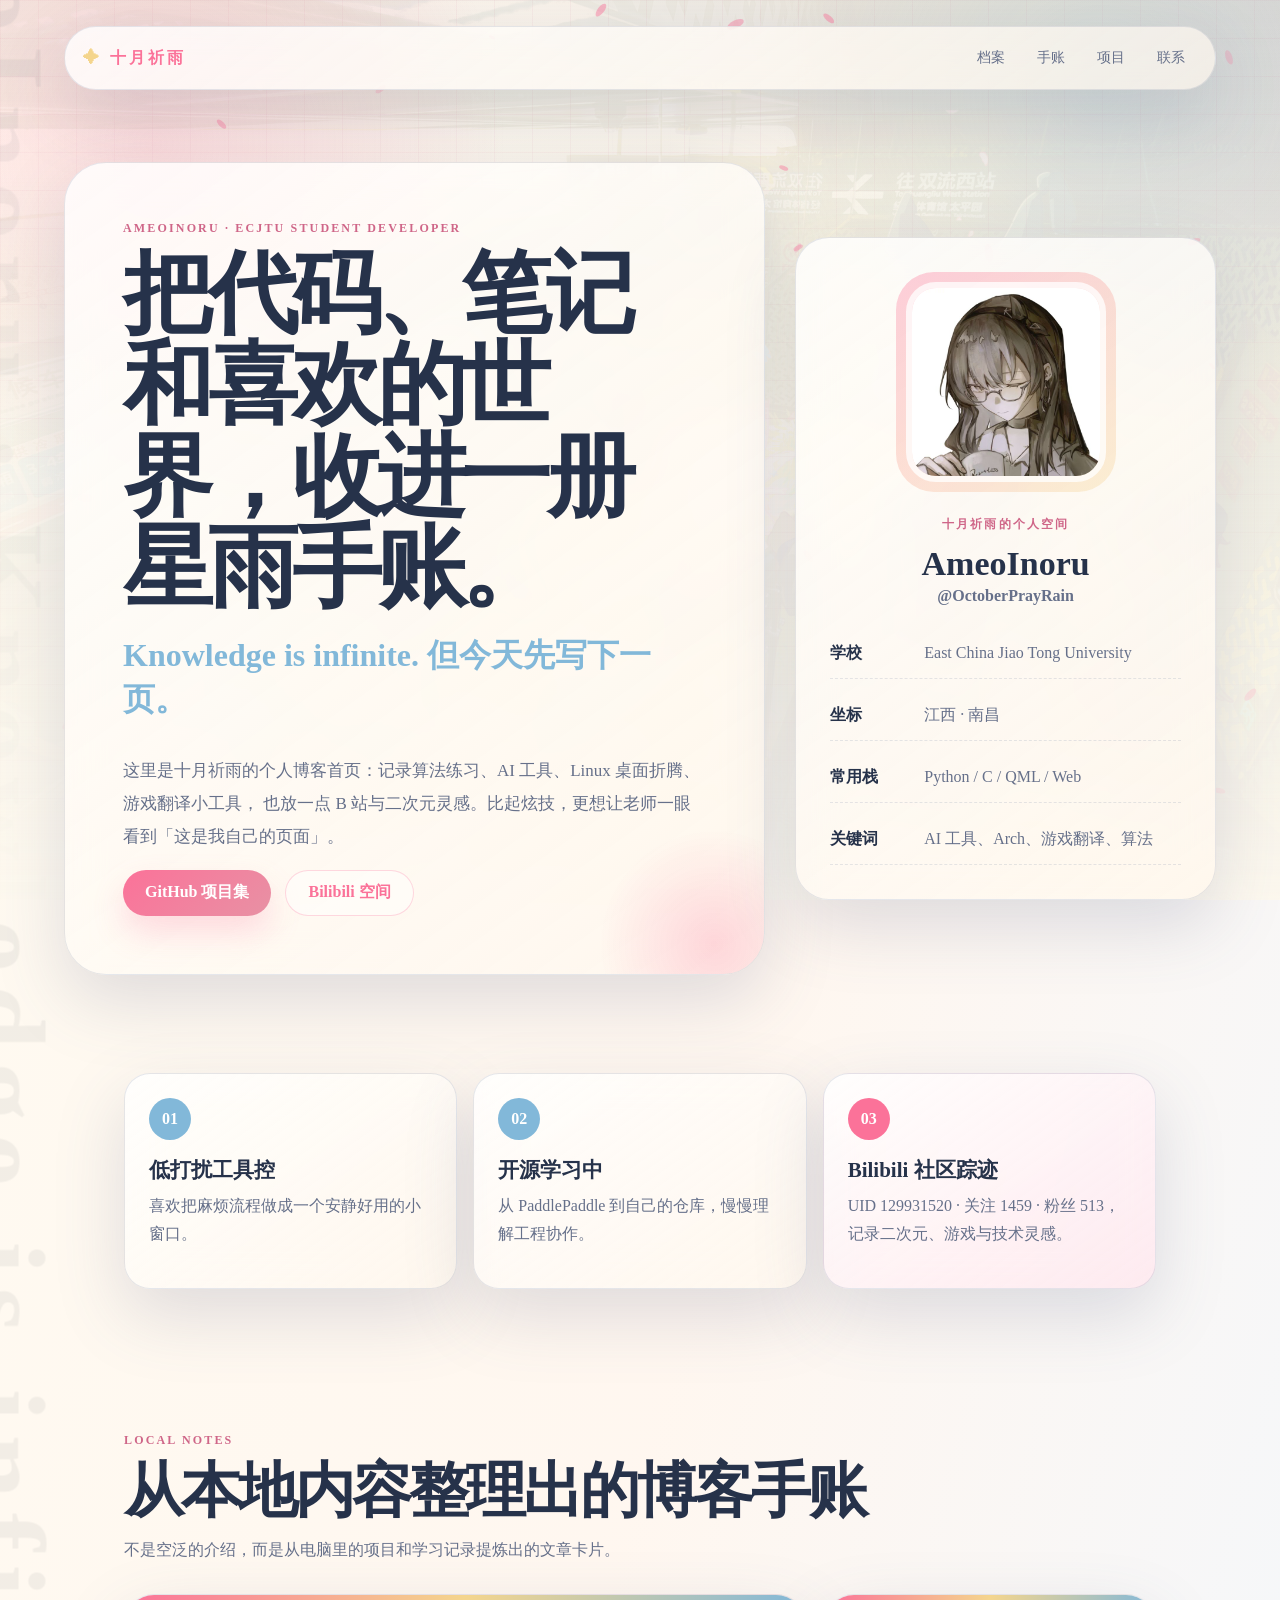
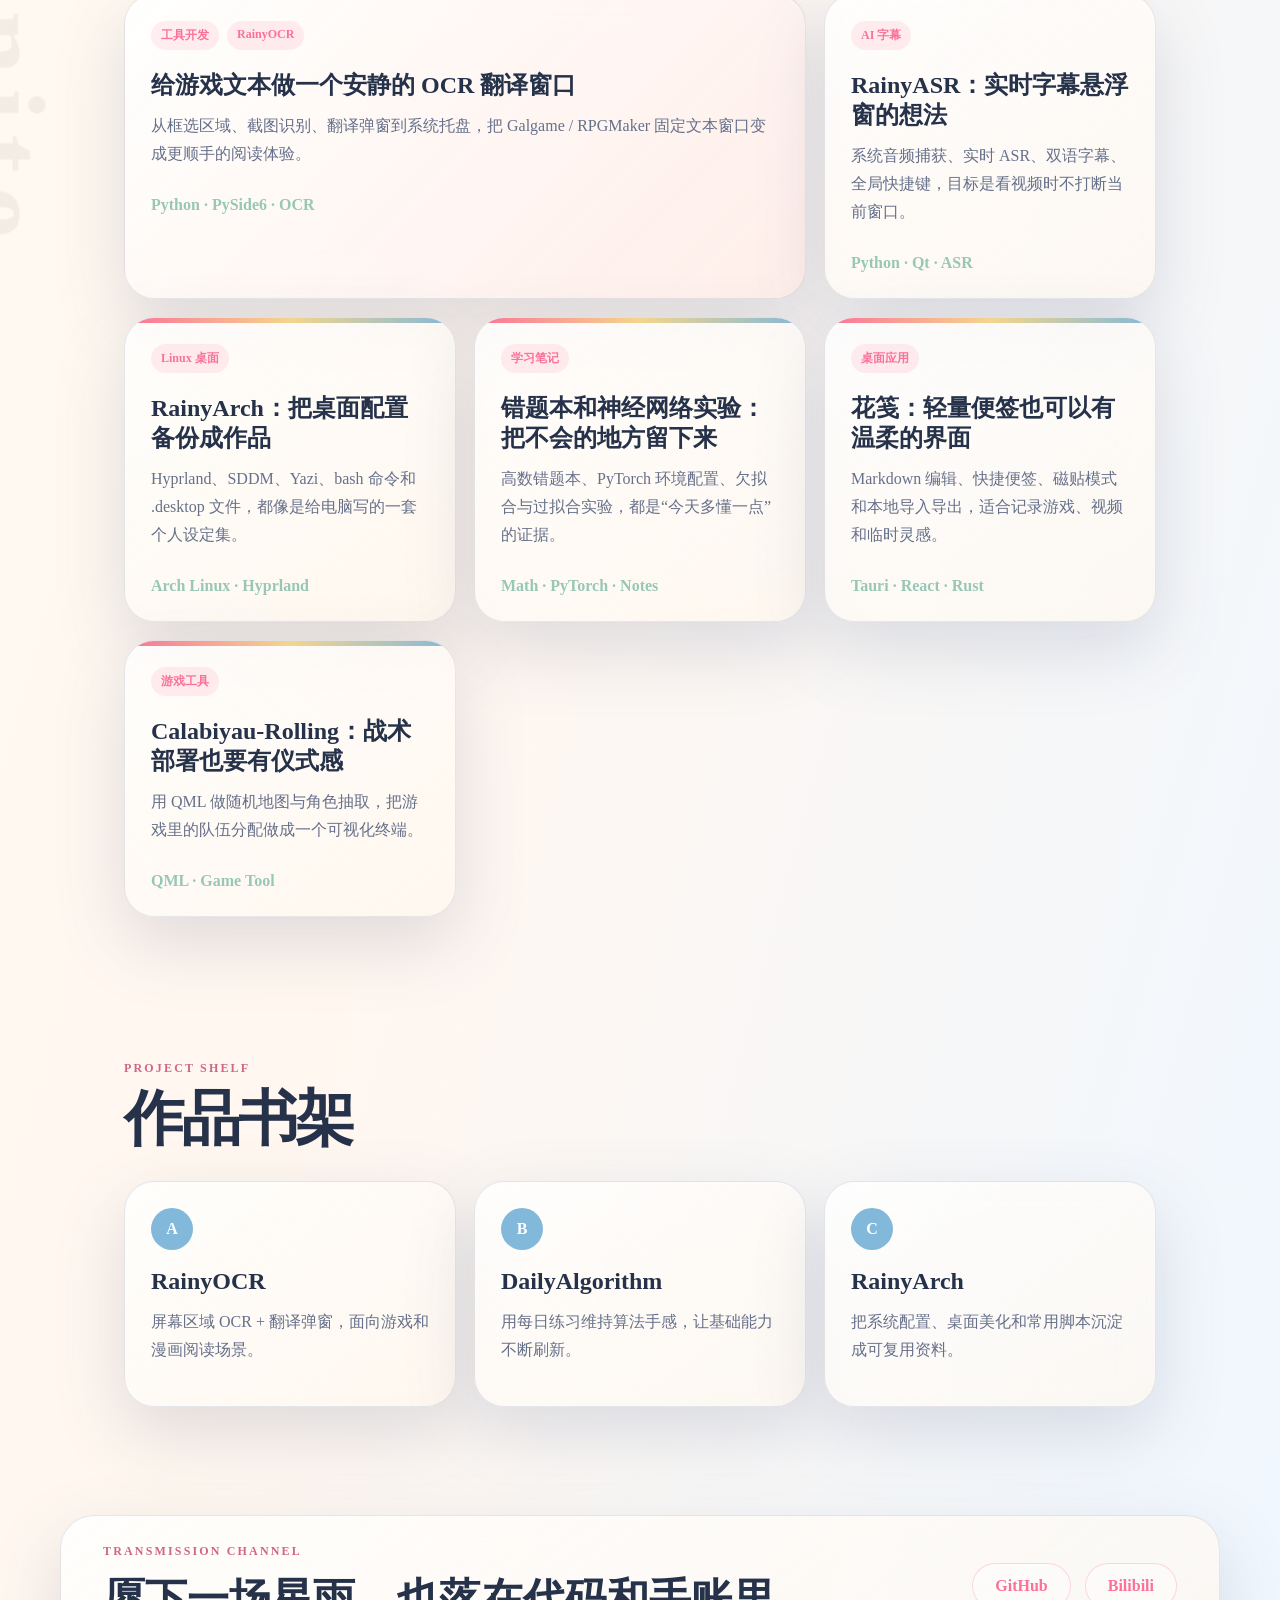
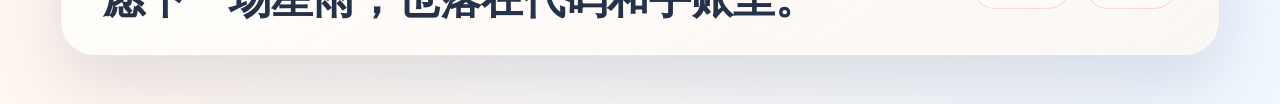
==== index.html @ f1d3793e "feat(UI):Vibe了一个基础前端，内容仍待修改" ====
<!DOCTYPE html>
<html lang="zh-CN">
<head>
    <meta charset="UTF-8">
    <meta name="viewport" content="width=device-width, initial-scale=1.0">
    <title>十月祈雨 | AmeoInoru 的星雨手账</title>
    <link rel="stylesheet" href="./style.css">
</head>
<body>
    <canvas id="starCanvas" aria-hidden="true"></canvas>
    <div class="soft-light" aria-hidden="true"></div>

    <header class="site-hero" id="top">
        <nav class="nav paper-card">
            <a class="brand" href="#top">十月祈雨</a>
            <div class="nav-links" aria-label="页面导航">
                <a href="#profile">档案</a>
                <a href="#blog">手账</a>
                <a href="#projects">项目</a>
                <a href="#contact">联系</a>
            </div>
        </nav>

        <section class="hero-layout">
            <div class="hero-copy reveal">
                <p class="eyebrow">AmeoInoru · ECJTU Student Developer</p>
                <h1>把代码、笔记和喜欢的世界，收进一册星雨手账。</h1>
                <p class="subtitle">Knowledge is infinite. 但今天先写下一页。</p>
                <p class="intro">
                    这里是十月祈雨的个人博客首页：记录算法练习、AI 工具、Linux 桌面折腾、游戏翻译小工具，
                    也放一点 B 站与二次元灵感。比起炫技，更想让老师一眼看到「这是我自己的页面」。
                </p>
                <div class="hero-actions">
                    <a class="primary-btn" href="https://github.com/OctoberPrayRain" target="_blank" rel="noopener noreferrer">GitHub 项目集</a>
                    <a class="secondary-btn" href="https://space.bilibili.com/129931520" target="_blank" rel="noopener noreferrer">Bilibili 空间</a>
                </div>
            </div>

            <aside class="profile-card paper-card reveal delay-1" id="profile">
                <div class="avatar-frame">
                    <img src="./assets/avatar.jpg" alt="AmeoInoru 的二次元头像">
                </div>
                <p class="profile-kicker">十月祈雨的个人空间</p>
                <h2>AmeoInoru</h2>
                <p class="handle">@OctoberPrayRain</p>
                <ul class="profile-list">
                    <li><strong>学校</strong><span>East China Jiao Tong University</span></li>
                    <li><strong>坐标</strong><span>江西 · 南昌</span></li>
                    <li><strong>常用栈</strong><span>Python / C / QML / Web</span></li>
                    <li><strong>关键词</strong><span>AI 工具、Arch、游戏翻译、算法</span></li>
                </ul>
            </aside>
        </section>
    </header>

    <main>
        <section class="section diary-strip reveal" aria-label="个人标签">
            <div class="diary-item">
                <span>01</span>
                <strong>低打扰工具控</strong>
                <p>喜欢把麻烦流程做成一个安静好用的小窗口。</p>
            </div>
            <div class="diary-item">
                <span>02</span>
                <strong>开源学习中</strong>
                <p>从 PaddlePaddle 到自己的仓库，慢慢理解工程协作。</p>
            </div>
            <div class="diary-item bilibili-card">
                <span>03</span>
                <strong>Bilibili 社区踪迹</strong>
                <p>UID 129931520 · 关注 1459 · 粉丝 513，记录二次元、游戏与技术灵感。</p>
            </div>
        </section>

        <section class="section" id="blog">
            <div class="section-heading reveal">
                <p>Local Notes</p>
                <h2>从本地内容整理出的博客手账</h2>
                <span>不是空泛的介绍，而是从电脑里的项目和学习记录提炼出的文章卡片。</span>
            </div>
            <div class="blog-grid">
                <article class="blog-card feature reveal">
                    <div class="tag-row"><span>工具开发</span><span>RainyOCR</span></div>
                    <h3>给游戏文本做一个安静的 OCR 翻译窗口</h3>
                    <p>从框选区域、截图识别、翻译弹窗到系统托盘，把 Galgame / RPGMaker 固定文本窗口变成更顺手的阅读体验。</p>
                    <time>Python · PySide6 · OCR</time>
                </article>
                <article class="blog-card reveal delay-1">
                    <div class="tag-row"><span>AI 字幕</span></div>
                    <h3>RainyASR：实时字幕悬浮窗的想法</h3>
                    <p>系统音频捕获、实时 ASR、双语字幕、全局快捷键，目标是看视频时不打断当前窗口。</p>
                    <time>Python · Qt · ASR</time>
                </article>
                <article class="blog-card reveal delay-2">
                    <div class="tag-row"><span>Linux 桌面</span></div>
                    <h3>RainyArch：把桌面配置备份成作品</h3>
                    <p>Hyprland、SDDM、Yazi、bash 命令和 .desktop 文件，都像是给电脑写的一套个人设定集。</p>
                    <time>Arch Linux · Hyprland</time>
                </article>
                <article class="blog-card reveal">
                    <div class="tag-row"><span>学习笔记</span></div>
                    <h3>错题本和神经网络实验：把不会的地方留下来</h3>
                    <p>高数错题本、PyTorch 环境配置、欠拟合与过拟合实验，都是“今天多懂一点”的证据。</p>
                    <time>Math · PyTorch · Notes</time>
                </article>
                <article class="blog-card reveal delay-1">
                    <div class="tag-row"><span>桌面应用</span></div>
                    <h3>花笺：轻量便签也可以有温柔的界面</h3>
                    <p>Markdown 编辑、快捷便签、磁贴模式和本地导入导出，适合记录游戏、视频和临时灵感。</p>
                    <time>Tauri · React · Rust</time>
                </article>
                <article class="blog-card reveal delay-2">
                    <div class="tag-row"><span>游戏工具</span></div>
                    <h3>Calabiyau-Rolling：战术部署也要有仪式感</h3>
                    <p>用 QML 做随机地图与角色抽取，把游戏里的队伍分配做成一个可视化终端。</p>
                    <time>QML · Game Tool</time>
                </article>
            </div>
        </section>

        <section class="section projects" id="projects">
            <div class="section-heading reveal">
                <p>Project Shelf</p>
                <h2>作品书架</h2>
            </div>
            <div class="project-board">
                <article class="project-card paper-card reveal">
                    <span class="project-number">A</span>
                    <h3>RainyOCR</h3>
                    <p>屏幕区域 OCR + 翻译弹窗，面向游戏和漫画阅读场景。</p>
                </article>
                <article class="project-card paper-card reveal delay-1">
                    <span class="project-number">B</span>
                    <h3>DailyAlgorithm</h3>
                    <p>用每日练习维持算法手感，让基础能力不断刷新。</p>
                </article>
                <article class="project-card paper-card reveal delay-2">
                    <span class="project-number">C</span>
                    <h3>RainyArch</h3>
                    <p>把系统配置、桌面美化和常用脚本沉淀成可复用资料。</p>
                </article>
            </div>
        </section>
    </main>

    <footer class="footer paper-card reveal" id="contact">
        <div>
            <p class="eyebrow">Transmission Channel</p>
            <h2>愿下一场星雨，也落在代码和手账里。</h2>
        </div>
        <div class="footer-links">
            <a href="https://github.com/OctoberPrayRain" target="_blank" rel="noopener noreferrer">GitHub</a>
            <a href="https://space.bilibili.com/129931520" target="_blank" rel="noopener noreferrer">Bilibili</a>
        </div>
    </footer>

    <script src="./script.js"></script>
</body>
</html>
---- style.css ----
:root {
    --paper: #fffaf0;
    --paper-strong: rgba(255, 252, 246, 0.9);
    --ink: #26324a;
    --soft-ink: #66708a;
    --bili-pink: #fb7299;
    --sakura: #ee9ab2;
    --sakura-deep: #cf6688;
    --sky: #82b8d9;
    --mint: #98c7b6;
    --butter: #f4d58d;
    --line: rgba(111, 126, 159, 0.18);
    --shadow: 0 26px 70px rgba(75, 91, 129, 0.18);
}

* {
    box-sizing: border-box;
}

html {
    scroll-behavior: smooth;
}

body {
    margin: 0;
    min-height: 100vh;
    color: var(--ink);
    font-family: "Georgia", "LXGW WenKai", "Noto Serif SC", serif;
    background:
        linear-gradient(105deg, rgba(255, 250, 240, 0.94) 0%, rgba(255, 246, 238, 0.9) 48%, rgba(236, 245, 255, 0.8) 100%),
        url("./assets/anime-metro-bg.jpg") center top / cover fixed;
    overflow-x: hidden;
}

body::before {
    content: "";
    position: fixed;
    inset: 0;
    z-index: 0;
    pointer-events: none;
    background-image:
        radial-gradient(circle at 12% 16%, rgba(251, 114, 153, 0.24), transparent 26%),
        radial-gradient(circle at 86% 10%, rgba(130, 184, 217, 0.22), transparent 24%),
        linear-gradient(rgba(207, 102, 136, 0.055) 1px, transparent 1px),
        linear-gradient(90deg, rgba(207, 102, 136, 0.055) 1px, transparent 1px);
    background-size: auto, auto, 38px 38px, 38px 38px;
}

body::after {
    content: "星雨手账  ·  AmeoInoru  ·  Knowledge is infinite";
    position: fixed;
    right: -120px;
    top: 42%;
    z-index: 0;
    color: rgba(38, 50, 74, 0.06);
    font-size: clamp(48px, 9vw, 120px);
    font-weight: 900;
    letter-spacing: 0.12em;
    transform: rotate(90deg);
    white-space: nowrap;
    pointer-events: none;
}

a {
    color: inherit;
    text-decoration: none;
}

#starCanvas,
.soft-light {
    position: fixed;
    inset: 0;
    pointer-events: none;
    z-index: 1;
}

.soft-light {
    background: linear-gradient(180deg, transparent 0%, rgba(255, 250, 240, 0.7) 78%, rgba(255, 250, 240, 0.94) 100%);
}

.site-hero,
main,
.footer {
    position: relative;
    z-index: 2;
}

.paper-card,
.hero-copy,
.blog-card,
.diary-item {
    border: 1px solid var(--line);
    background: linear-gradient(145deg, rgba(255, 255, 255, 0.82), rgba(255, 247, 238, 0.68));
    box-shadow: var(--shadow);
    backdrop-filter: blur(18px) saturate(130%);
}

.site-hero {
    min-height: 100vh;
    padding: 26px clamp(18px, 5vw, 72px) 64px;
}

.nav {
    display: flex;
    justify-content: space-between;
    align-items: center;
    gap: 20px;
    max-width: 1160px;
    margin: 0 auto 72px;
    padding: 14px 18px;
    border-radius: 999px;
}

.brand {
    display: inline-flex;
    align-items: center;
    gap: 8px;
    color: var(--bili-pink);
    font-weight: 900;
    letter-spacing: 0.18em;
}

.brand::before {
    content: "✦";
    color: var(--butter);
}

.nav-links {
    display: flex;
    flex-wrap: wrap;
    gap: 8px;
    color: var(--soft-ink);
    font-size: 14px;
}

.nav-links a {
    padding: 8px 12px;
    border-radius: 999px;
    transition: color 0.2s ease, background 0.2s ease;
}

.nav-links a:hover {
    color: var(--bili-pink);
    background: rgba(251, 114, 153, 0.13);
}

.hero-layout {
    display: grid;
    grid-template-columns: minmax(0, 1.2fr) minmax(280px, 0.72fr);
    gap: 30px;
    align-items: center;
    max-width: 1160px;
    margin: 0 auto;
}

.hero-copy {
    padding: clamp(30px, 5vw, 58px);
    border-radius: 42px;
    position: relative;
    overflow: hidden;
}

.hero-copy::after {
    content: "";
    position: absolute;
    right: -70px;
    bottom: -90px;
    width: 240px;
    height: 240px;
    border-radius: 50%;
    background: radial-gradient(circle, rgba(251, 114, 153, 0.25), transparent 68%);
}

.eyebrow,
.section-heading p,
.profile-kicker {
    margin: 0 0 12px;
    color: var(--sakura-deep);
    font-size: 12px;
    font-weight: 900;
    letter-spacing: 0.18em;
    text-transform: uppercase;
}

h1,
h2,
h3,
p {
    margin-top: 0;
}

h1 {
    position: relative;
    z-index: 1;
    max-width: 780px;
    margin-bottom: 20px;
    font-size: clamp(42px, 7vw, 92px);
    line-height: 1.02;
    letter-spacing: -0.06em;
}

.subtitle {
    position: relative;
    z-index: 1;
    color: var(--sky);
    font-size: clamp(21px, 2.6vw, 32px);
    font-weight: 900;
}

.intro {
    position: relative;
    z-index: 1;
    max-width: 720px;
    color: var(--soft-ink);
    font-size: 17px;
    line-height: 1.95;
}

.hero-actions,
.footer-links {
    position: relative;
    z-index: 1;
    display: flex;
    flex-wrap: wrap;
    gap: 14px;
}

.primary-btn,
.secondary-btn,
.footer-links a {
    display: inline-flex;
    align-items: center;
    justify-content: center;
    min-height: 46px;
    padding: 0 22px;
    border-radius: 999px;
    font-weight: 900;
    transition: transform 0.24s ease, box-shadow 0.24s ease, background 0.24s ease;
}

.primary-btn {
    color: #fff;
    background: linear-gradient(135deg, var(--bili-pink), #e891a4);
    box-shadow: 0 16px 32px rgba(251, 114, 153, 0.24);
}

.secondary-btn,
.footer-links a {
    color: var(--bili-pink);
    border: 1px solid rgba(251, 114, 153, 0.28);
    background: rgba(255, 255, 255, 0.45);
}

.primary-btn:hover,
.secondary-btn:hover,
.footer-links a:hover {
    transform: translateY(-3px);
    box-shadow: 0 18px 36px rgba(75, 91, 129, 0.16);
}

.profile-card {
    padding: clamp(24px, 3vw, 34px);
    border-radius: 34px;
    transform: rotate(1.4deg);
}

.avatar-frame {
    width: min(220px, 72vw);
    margin: 0 auto 24px;
    padding: 10px;
    border-radius: 38px;
    background: linear-gradient(145deg, rgba(251, 114, 153, 0.34), rgba(244, 213, 141, 0.32));
}

.avatar-frame img {
    display: block;
    width: 100%;
    aspect-ratio: 1;
    object-fit: cover;
    border-radius: 30px;
    border: 6px solid rgba(255, 255, 255, 0.76);
}

.profile-card h2 {
    margin-bottom: 4px;
    text-align: center;
    font-size: 34px;
}

.profile-kicker,
.handle {
    text-align: center;
}

.handle {
    color: var(--soft-ink);
    font-weight: 800;
}

.profile-list {
    list-style: none;
    margin: 24px 0 0;
    padding: 0;
    display: grid;
    gap: 12px;
}

.profile-list li {
    display: grid;
    grid-template-columns: 80px 1fr;
    gap: 14px;
    padding: 12px 0;
    border-bottom: 1px dashed var(--line);
    color: var(--soft-ink);
    line-height: 1.55;
}

.profile-list strong {
    color: var(--ink);
}

.section {
    max-width: 1160px;
    margin: 0 auto;
    padding: 72px clamp(18px, 5vw, 72px);
}

.diary-strip {
    display: grid;
    grid-template-columns: repeat(3, minmax(0, 1fr));
    gap: 16px;
    padding-top: 34px;
}

.diary-item {
    min-height: 150px;
    padding: 24px;
    border-radius: 26px;
}

.bilibili-card {
    background: linear-gradient(145deg, rgba(255, 255, 255, 0.86), rgba(255, 229, 237, 0.72));
}

.diary-item span,
.project-number {
    display: inline-grid;
    place-items: center;
    width: 42px;
    height: 42px;
    margin-bottom: 16px;
    border-radius: 50%;
    color: #fff;
    background: var(--sky);
    font-weight: 900;
}

.bilibili-card span {
    background: var(--bili-pink);
}

.diary-item strong {
    display: block;
    margin-bottom: 8px;
    font-size: 21px;
}

.diary-item p,
.blog-card p,
.project-card p,
.section-heading span {
    color: var(--soft-ink);
    line-height: 1.75;
}

.section-heading {
    max-width: 760px;
    margin-bottom: 30px;
}

.section-heading h2 {
    margin-bottom: 12px;
    font-size: clamp(34px, 5vw, 60px);
    line-height: 1.06;
    letter-spacing: -0.05em;
}

.blog-grid {
    display: grid;
    grid-template-columns: repeat(3, minmax(0, 1fr));
    gap: 18px;
}

.blog-card {
    min-height: 250px;
    padding: 26px;
    border-radius: 30px;
    position: relative;
    overflow: hidden;
}

.blog-card::before {
    content: "";
    position: absolute;
    inset: 0 0 auto 0;
    height: 5px;
    background: linear-gradient(90deg, var(--bili-pink), var(--butter), var(--sky));
}

.blog-card.feature {
    grid-column: span 2;
    background: linear-gradient(135deg, rgba(255, 255, 255, 0.9), rgba(255, 237, 232, 0.86));
}

.tag-row {
    display: flex;
    flex-wrap: wrap;
    gap: 8px;
    margin-bottom: 20px;
}

.tag-row span {
    padding: 6px 10px;
    border-radius: 999px;
    color: var(--bili-pink);
    background: rgba(251, 114, 153, 0.13);
    font-size: 12px;
    font-weight: 900;
}

.blog-card h3,
.project-card h3 {
    margin-bottom: 12px;
    font-size: 24px;
    line-height: 1.25;
}

.blog-card time {
    display: inline-block;
    margin-top: 12px;
    color: var(--mint);
    font-weight: 900;
}

.project-board {
    display: grid;
    grid-template-columns: repeat(3, minmax(0, 1fr));
    gap: 18px;
}

.project-card {
    min-height: 210px;
    padding: 26px;
    border-radius: 30px;
}

.footer {
    display: flex;
    justify-content: space-between;
    align-items: center;
    gap: 20px;
    max-width: 1160px;
    margin: 36px auto 48px;
    padding: 28px clamp(22px, 4vw, 42px);
    border-radius: 34px;
}

.footer h2 {
    margin-bottom: 0;
    font-size: clamp(25px, 4vw, 42px);
}

.reveal {
    opacity: 0;
    transform: translateY(24px);
    transition: opacity 0.75s ease, transform 0.75s ease;
}

.reveal.visible {
    opacity: 1;
    transform: translateY(0);
}

.delay-1 {
    transition-delay: 0.12s;
}

.delay-2 {
    transition-delay: 0.24s;
}

@media (max-width: 920px) {
    .hero-layout,
    .diary-strip,
    .blog-grid,
    .project-board {
        grid-template-columns: 1fr;
    }

    .blog-card.feature {
        grid-column: auto;
    }

    .profile-card {
        transform: none;
    }

    .footer,
    .nav {
        align-items: flex-start;
        flex-direction: column;
        border-radius: 28px;
    }
}

@media (max-width: 560px) {
    .site-hero {
        padding-top: 18px;
    }

    .profile-list li {
        grid-template-columns: 1fr;
        gap: 4px;
    }

    h1 {
        font-size: clamp(36px, 13vw, 54px);
    }
}

@media (prefers-reduced-motion: reduce) {
    *,
    *::before,
    *::after {
        scroll-behavior: auto !important;
        transition-duration: 0.01ms !important;
        animation-duration: 0.01ms !important;
        animation-iteration-count: 1 !important;
    }

    #starCanvas {
        display: none;
    }
}
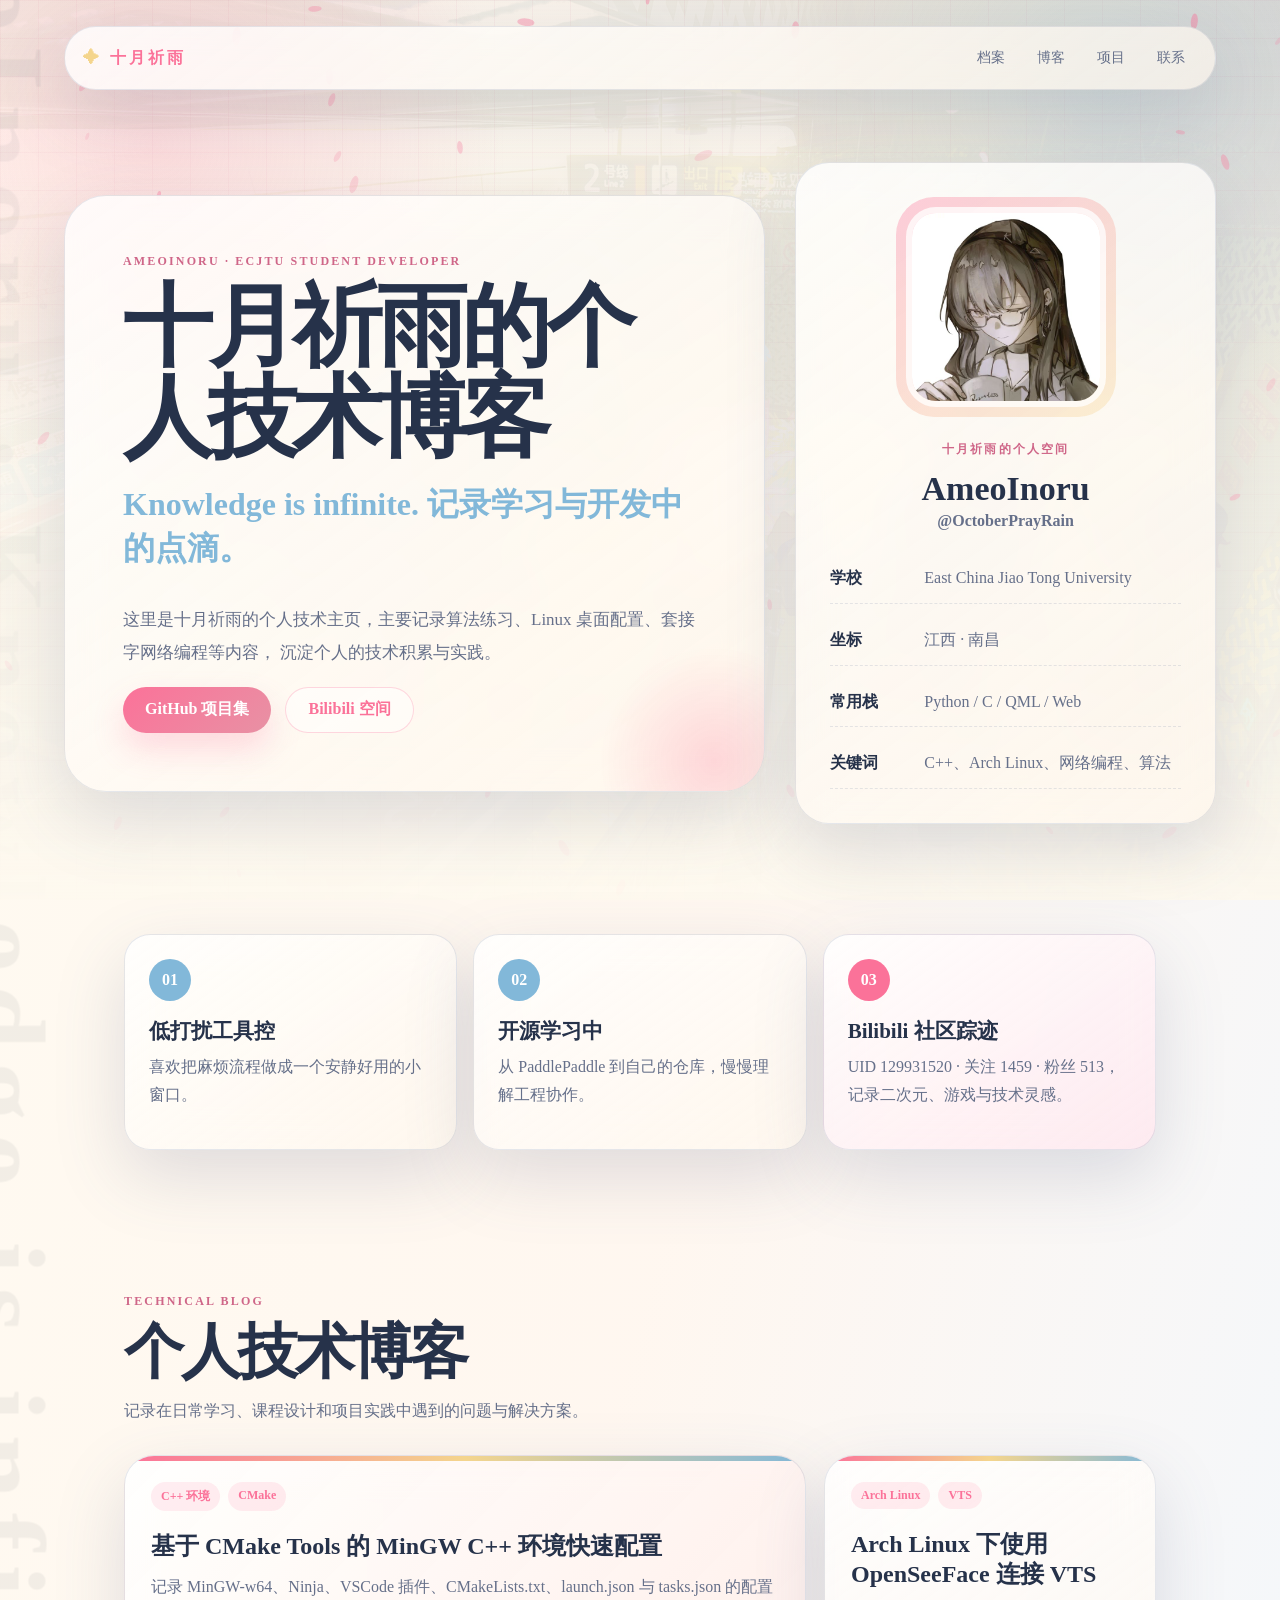
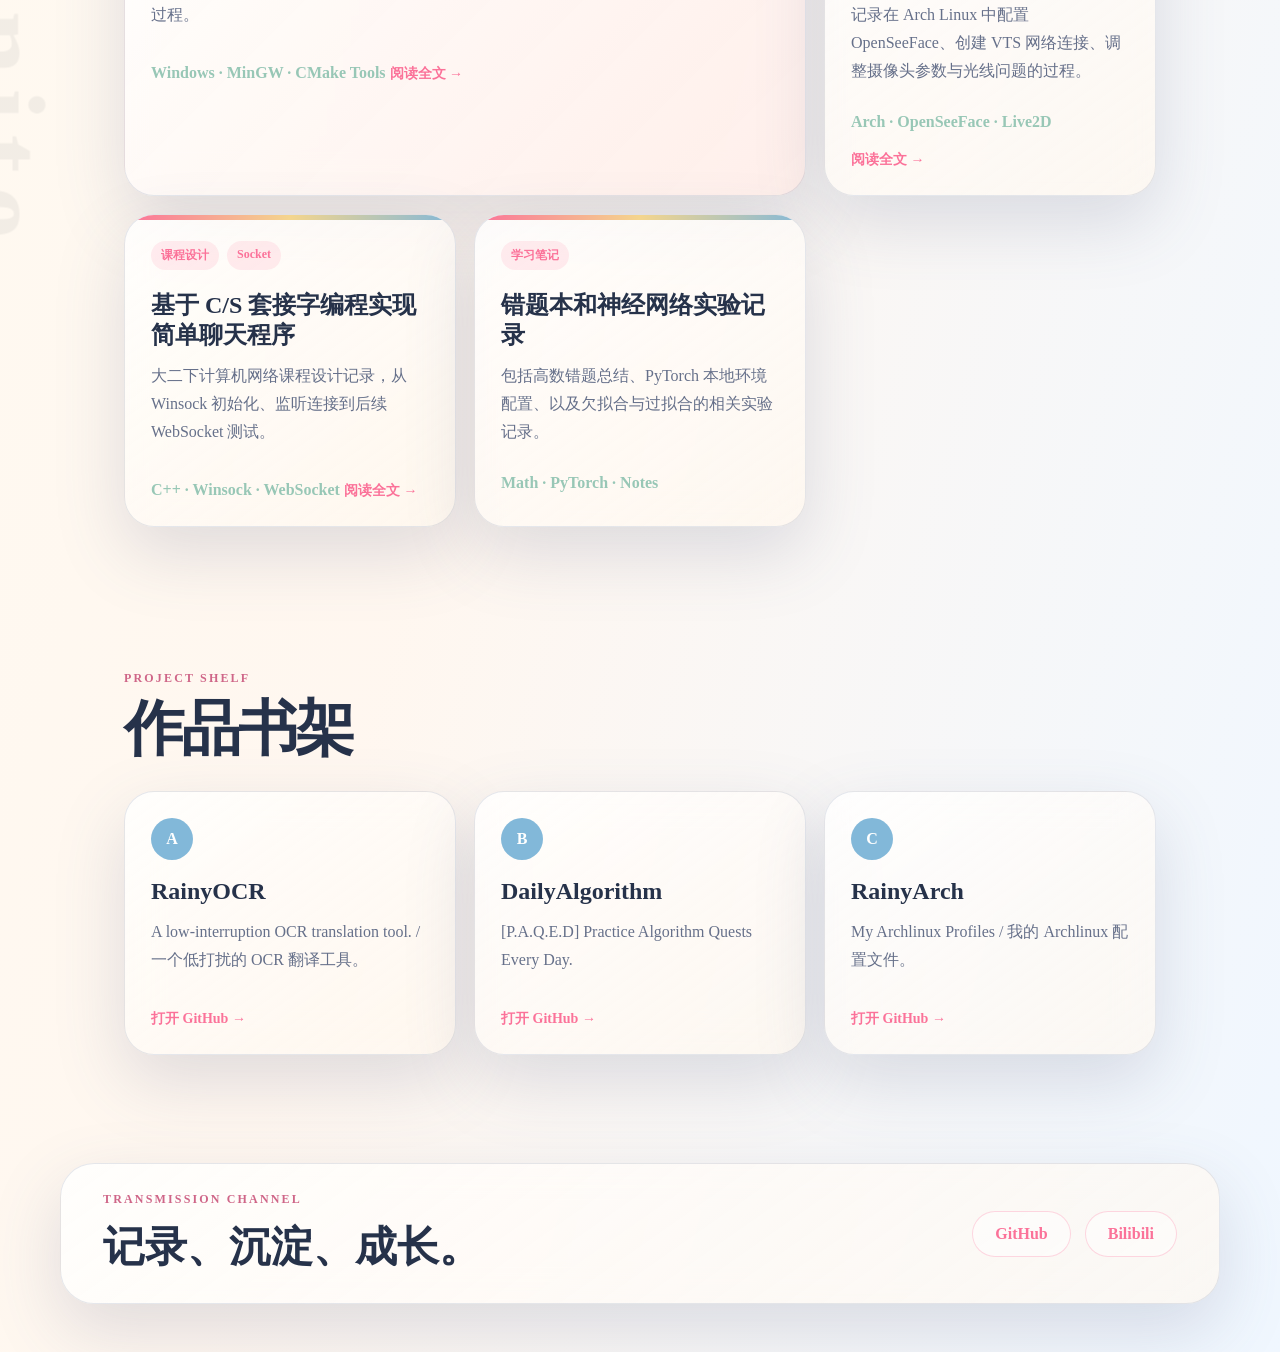
==== commit 014a8e26: "feat(blog):优化了UI,新建了博客子页面，基本完成了任务" ====
--- a/index.html
+++ b/index.html
@@ -3,7 +3,7 @@
 <head>
     <meta charset="UTF-8">
     <meta name="viewport" content="width=device-width, initial-scale=1.0">
-    <title>十月祈雨 | AmeoInoru 的星雨手账</title>
+    <title>十月祈雨 | 个人技术博客</title>
     <link rel="stylesheet" href="./style.css">
 </head>
 <body>
@@ -15,7 +15,7 @@
             <a class="brand" href="#top">十月祈雨</a>
             <div class="nav-links" aria-label="页面导航">
                 <a href="#profile">档案</a>
-                <a href="#blog">手账</a>
+                <a href="#blog">博客</a>
                 <a href="#projects">项目</a>
                 <a href="#contact">联系</a>
             </div>
@@ -24,11 +24,11 @@
         <section class="hero-layout">
             <div class="hero-copy reveal">
                 <p class="eyebrow">AmeoInoru · ECJTU Student Developer</p>
-                <h1>把代码、笔记和喜欢的世界，收进一册星雨手账。</h1>
-                <p class="subtitle">Knowledge is infinite. 但今天先写下一页。</p>
+                <h1>十月祈雨的个人技术博客</h1>
+                <p class="subtitle">Knowledge is infinite. 记录学习与开发中的点滴。</p>
                 <p class="intro">
-                    这里是十月祈雨的个人博客首页：记录算法练习、AI 工具、Linux 桌面折腾、游戏翻译小工具，
-                    也放一点 B 站与二次元灵感。比起炫技，更想让老师一眼看到「这是我自己的页面」。
+                    这里是十月祈雨的个人技术主页，主要记录算法练习、Linux 桌面配置、套接字网络编程等内容，
+                    沉淀个人的技术积累与实践。
                 </p>
                 <div class="hero-actions">
                     <a class="primary-btn" href="https://github.com/OctoberPrayRain" target="_blank" rel="noopener noreferrer">GitHub 项目集</a>
@@ -38,7 +38,7 @@
 
             <aside class="profile-card paper-card reveal delay-1" id="profile">
                 <div class="avatar-frame">
-                    <img src="./assets/avatar.jpg" alt="AmeoInoru 的二次元头像">
+                    <img src="./assets/avatar.jpg" alt="AmeoInoru 的头像">
                 </div>
                 <p class="profile-kicker">十月祈雨的个人空间</p>
                 <h2>AmeoInoru</h2>
@@ -47,7 +47,7 @@
                     <li><strong>学校</strong><span>East China Jiao Tong University</span></li>
                     <li><strong>坐标</strong><span>江西 · 南昌</span></li>
                     <li><strong>常用栈</strong><span>Python / C / QML / Web</span></li>
-                    <li><strong>关键词</strong><span>AI 工具、Arch、游戏翻译、算法</span></li>
+                    <li><strong>关键词</strong><span>C++、Arch Linux、网络编程、算法</span></li>
                 </ul>
             </aside>
         </section>
@@ -74,46 +74,37 @@
 
         <section class="section" id="blog">
             <div class="section-heading reveal">
-                <p>Local Notes</p>
-                <h2>从本地内容整理出的博客手账</h2>
-                <span>不是空泛的介绍，而是从电脑里的项目和学习记录提炼出的文章卡片。</span>
+                <p>Technical Blog</p>
+                <h2>个人技术博客</h2>
+                <span>记录在日常学习、课程设计和项目实践中遇到的问题与解决方案。</span>
             </div>
             <div class="blog-grid">
-                <article class="blog-card feature reveal">
-                    <div class="tag-row"><span>工具开发</span><span>RainyOCR</span></div>
-                    <h3>给游戏文本做一个安静的 OCR 翻译窗口</h3>
-                    <p>从框选区域、截图识别、翻译弹窗到系统托盘，把 Galgame / RPGMaker 固定文本窗口变成更顺手的阅读体验。</p>
-                    <time>Python · PySide6 · OCR</time>
-                </article>
-                <article class="blog-card reveal delay-1">
-                    <div class="tag-row"><span>AI 字幕</span></div>
-                    <h3>RainyASR：实时字幕悬浮窗的想法</h3>
-                    <p>系统音频捕获、实时 ASR、双语字幕、全局快捷键，目标是看视频时不打断当前窗口。</p>
-                    <time>Python · Qt · ASR</time>
-                </article>
-                <article class="blog-card reveal delay-2">
-                    <div class="tag-row"><span>Linux 桌面</span></div>
-                    <h3>RainyArch：把桌面配置备份成作品</h3>
-                    <p>Hyprland、SDDM、Yazi、bash 命令和 .desktop 文件，都像是给电脑写的一套个人设定集。</p>
-                    <time>Arch Linux · Hyprland</time>
-                </article>
+                <a class="blog-card feature reveal" href="./blog-cmake-mingw.html">
+                    <div class="tag-row"><span>C++ 环境</span><span>CMake</span></div>
+                    <h3>基于 CMake Tools 的 MinGW C++ 环境快速配置</h3>
+                    <p>记录 MinGW-w64、Ninja、VSCode 插件、CMakeLists.txt、launch.json 与 tasks.json 的配置过程。</p>
+                    <time>Windows · MinGW · CMake Tools</time>
+                    <span class="read-more">阅读全文 →</span>
+                </a>
+                <a class="blog-card reveal delay-1" href="./blog-openseeface-vts.html">
+                    <div class="tag-row"><span>Arch Linux</span><span>VTS</span></div>
+                    <h3>Arch Linux 下使用 OpenSeeFace 连接 VTS</h3>
+                    <p>记录在 Arch Linux 中配置 OpenSeeFace、创建 VTS 网络连接、调整摄像头参数与光线问题的过程。</p>
+                    <time>Arch · OpenSeeFace · Live2D</time>
+                    <span class="read-more">阅读全文 →</span>
+                </a>
+                <a class="blog-card reveal delay-2" href="./blog-socket-chat.html">
+                    <div class="tag-row"><span>课程设计</span><span>Socket</span></div>
+                    <h3>基于 C/S 套接字编程实现简单聊天程序</h3>
+                    <p>大二下计算机网络课程设计记录，从 Winsock 初始化、监听连接到后续 WebSocket 测试。</p>
+                    <time>C++ · Winsock · WebSocket</time>
+                    <span class="read-more">阅读全文 →</span>
+                </a>
                 <article class="blog-card reveal">
                     <div class="tag-row"><span>学习笔记</span></div>
-                    <h3>错题本和神经网络实验：把不会的地方留下来</h3>
-                    <p>高数错题本、PyTorch 环境配置、欠拟合与过拟合实验，都是“今天多懂一点”的证据。</p>
+                    <h3>错题本和神经网络实验记录</h3>
+                    <p>包括高数错题总结、PyTorch 本地环境配置、以及欠拟合与过拟合的相关实验记录。</p>
                     <time>Math · PyTorch · Notes</time>
-                </article>
-                <article class="blog-card reveal delay-1">
-                    <div class="tag-row"><span>桌面应用</span></div>
-                    <h3>花笺：轻量便签也可以有温柔的界面</h3>
-                    <p>Markdown 编辑、快捷便签、磁贴模式和本地导入导出，适合记录游戏、视频和临时灵感。</p>
-                    <time>Tauri · React · Rust</time>
-                </article>
-                <article class="blog-card reveal delay-2">
-                    <div class="tag-row"><span>游戏工具</span></div>
-                    <h3>Calabiyau-Rolling：战术部署也要有仪式感</h3>
-                    <p>用 QML 做随机地图与角色抽取，把游戏里的队伍分配做成一个可视化终端。</p>
-                    <time>QML · Game Tool</time>
                 </article>
             </div>
         </section>
@@ -124,21 +115,24 @@
                 <h2>作品书架</h2>
             </div>
             <div class="project-board">
-                <article class="project-card paper-card reveal">
+                <a class="project-card paper-card reveal" href="https://github.com/OctoberPrayRain/RainyOCR" target="_blank" rel="noopener noreferrer">
                     <span class="project-number">A</span>
                     <h3>RainyOCR</h3>
-                    <p>屏幕区域 OCR + 翻译弹窗，面向游戏和漫画阅读场景。</p>
-                </article>
-                <article class="project-card paper-card reveal delay-1">
+                    <p>A low-interruption OCR translation tool. / 一个低打扰的 OCR 翻译工具。</p>
+                    <span class="read-more">打开 GitHub →</span>
+                </a>
+                <a class="project-card paper-card reveal delay-1" href="https://github.com/OctoberPrayRain/DailyAlgorithm" target="_blank" rel="noopener noreferrer">
                     <span class="project-number">B</span>
                     <h3>DailyAlgorithm</h3>
-                    <p>用每日练习维持算法手感，让基础能力不断刷新。</p>
-                </article>
-                <article class="project-card paper-card reveal delay-2">
+                    <p>[P.A.Q.E.D] Practice Algorithm Quests Every Day.</p>
+                    <span class="read-more">打开 GitHub →</span>
+                </a>
+                <a class="project-card paper-card reveal delay-2" href="https://github.com/OctoberPrayRain/RainyArch" target="_blank" rel="noopener noreferrer">
                     <span class="project-number">C</span>
                     <h3>RainyArch</h3>
-                    <p>把系统配置、桌面美化和常用脚本沉淀成可复用资料。</p>
-                </article>
+                    <p>My Archlinux Profiles / 我的 Archlinux 配置文件。</p>
+                    <span class="read-more">打开 GitHub →</span>
+                </a>
             </div>
         </section>
     </main>
@@ -146,7 +140,7 @@
     <footer class="footer paper-card reveal" id="contact">
         <div>
             <p class="eyebrow">Transmission Channel</p>
-            <h2>愿下一场星雨，也落在代码和手账里。</h2>
+            <h2>记录、沉淀、成长。</h2>
         </div>
         <div class="footer-links">
             <a href="https://github.com/OctoberPrayRain" target="_blank" rel="noopener noreferrer">GitHub</a>
--- a/style.css
+++ b/style.css
@@ -392,11 +392,19 @@
 }
 
 .blog-card {
+    display: block;
     min-height: 250px;
     padding: 26px;
     border-radius: 30px;
     position: relative;
     overflow: hidden;
+    transition: transform 0.24s ease, box-shadow 0.24s ease, border-color 0.24s ease;
+}
+
+.blog-card:hover {
+    transform: translateY(-6px) rotate(-0.35deg);
+    border-color: rgba(251, 114, 153, 0.34);
+    box-shadow: 0 30px 78px rgba(75, 91, 129, 0.22);
 }
 
 .blog-card::before {
@@ -442,6 +450,222 @@
     font-weight: 900;
 }
 
+.read-more {
+    display: inline-flex;
+    margin-top: 20px;
+    color: var(--bili-pink);
+    font-size: 14px;
+    font-weight: 900;
+}
+
+.blog-hero-detail {
+    min-height: 100vh;
+    padding: 26px clamp(18px, 5vw, 72px) 72px;
+    position: relative;
+    z-index: 2;
+}
+
+.article-shell {
+    max-width: 920px;
+    margin: 0 auto;
+    padding: clamp(28px, 5vw, 64px);
+    border-radius: 44px;
+    overflow: hidden;
+    position: relative;
+}
+
+.article-shell::before {
+    content: "";
+    position: absolute;
+    inset: 0 0 auto 0;
+    height: 8px;
+    background: linear-gradient(90deg, var(--bili-pink), var(--butter), var(--sky), var(--mint));
+}
+
+.article-shell h1 {
+    margin-bottom: 18px;
+    font-size: clamp(38px, 6vw, 76px);
+}
+
+.article-lead {
+    color: var(--soft-ink);
+    font-size: clamp(18px, 2vw, 22px);
+    line-height: 1.9;
+}
+
+.article-meta {
+    display: flex;
+    flex-wrap: wrap;
+    gap: 10px;
+    margin: 26px 0 34px;
+}
+
+.article-meta span {
+    padding: 8px 12px;
+    border: 1px solid rgba(251, 114, 153, 0.22);
+    border-radius: 999px;
+    color: var(--sakura-deep);
+    background: rgba(255, 255, 255, 0.48);
+    font-size: 13px;
+    font-weight: 900;
+}
+
+.article-section {
+    margin-top: 34px;
+}
+
+.article-section h2 {
+    margin-bottom: 12px;
+    font-size: clamp(28px, 4vw, 42px);
+    letter-spacing: -0.04em;
+}
+
+.article-section h3 {
+    margin-bottom: 10px;
+    font-size: 22px;
+}
+
+.article-image-container {
+    margin: 24px 0;
+    border-radius: 24px;
+    overflow: hidden;
+    box-shadow: 0 12px 36px rgba(38, 50, 74, 0.12);
+}
+
+.article-image-container img {
+    display: block;
+    width: 100%;
+    height: auto;
+    object-fit: contain;
+}
+
+.article-section p,
+.comment-list p {
+    color: var(--soft-ink);
+    line-height: 1.9;
+}
+
+.article-section pre {
+    overflow-x: auto;
+    padding: 18px;
+    border: 1px solid rgba(111, 126, 159, 0.18);
+    border-radius: 20px;
+    color: var(--ink);
+    background: rgba(255, 255, 255, 0.58);
+    line-height: 1.7;
+}
+
+.article-section code {
+    font-family: "Fira Code", "Cascadia Code", monospace;
+    font-size: 0.94em;
+    padding: 2px 4px;
+    background: rgba(0,0,0,0.05);
+    border-radius: 4px;
+}
+
+.article-image-container {
+    margin: 24px 0;
+    text-align: center;
+}
+
+.article-image-container img {
+    max-width: 100%;
+    height: auto;
+    border-radius: 16px;
+    box-shadow: 0 10px 30px rgba(0,0,0,0.1);
+}
+
+.note-grid-detail {
+    display: grid;
+    grid-template-columns: repeat(2, minmax(0, 1fr));
+    gap: 16px;
+}
+
+.note-grid-detail > div {
+    padding: 22px;
+    border: 1px dashed rgba(251, 114, 153, 0.26);
+    border-radius: 26px;
+    background: rgba(255, 255, 255, 0.42);
+}
+
+.article-actions {
+    margin-top: 42px;
+    padding: clamp(20px, 3vw, 30px);
+    border-radius: 30px;
+}
+
+.like-button {
+    display: inline-flex;
+    align-items: center;
+    gap: 8px;
+    min-height: 44px;
+    margin-bottom: 22px;
+    padding: 0 18px;
+    border: 0;
+    border-radius: 999px;
+    color: #fff;
+    background: linear-gradient(135deg, var(--bili-pink), var(--sakura-deep));
+    box-shadow: 0 14px 28px rgba(251, 114, 153, 0.22);
+    cursor: pointer;
+    font: inherit;
+    font-weight: 900;
+    transition: transform 0.2s ease, filter 0.2s ease;
+}
+
+.like-button:hover,
+.like-button.liked {
+    transform: translateY(-2px) scale(1.02);
+    filter: saturate(118%);
+}
+
+.comment-form {
+    display: grid;
+    gap: 12px;
+}
+
+.comment-form label {
+    color: var(--ink);
+    font-weight: 900;
+}
+
+.comment-form textarea {
+    width: 100%;
+    resize: vertical;
+    padding: 14px 16px;
+    border: 1px solid rgba(111, 126, 159, 0.22);
+    border-radius: 18px;
+    color: var(--ink);
+    background: rgba(255, 255, 255, 0.62);
+    font: inherit;
+    line-height: 1.7;
+    outline: none;
+}
+
+.comment-form textarea:focus {
+    border-color: rgba(251, 114, 153, 0.62);
+    box-shadow: 0 0 0 4px rgba(251, 114, 153, 0.12);
+}
+
+.comment-list {
+    display: grid;
+    gap: 12px;
+    margin-top: 22px;
+}
+
+.comment-item {
+    padding: 14px 16px;
+    border-radius: 18px;
+    background: rgba(255, 255, 255, 0.58);
+}
+
+.comment-item time {
+    display: block;
+    margin-top: 6px;
+    color: var(--mint);
+    font-size: 12px;
+    font-weight: 900;
+}
+
 .project-board {
     display: grid;
     grid-template-columns: repeat(3, minmax(0, 1fr));
@@ -449,9 +673,17 @@
 }
 
 .project-card {
+    display: block;
     min-height: 210px;
     padding: 26px;
     border-radius: 30px;
+    transition: transform 0.24s ease, box-shadow 0.24s ease, border-color 0.24s ease;
+}
+
+.project-card:hover {
+    transform: translateY(-5px);
+    border-color: rgba(251, 114, 153, 0.34);
+    box-shadow: 0 28px 70px rgba(75, 91, 129, 0.2);
 }
 
 .footer {
@@ -493,6 +725,7 @@
     .hero-layout,
     .diary-strip,
     .blog-grid,
+    .note-grid-detail,
     .project-board {
         grid-template-columns: 1fr;
     }
